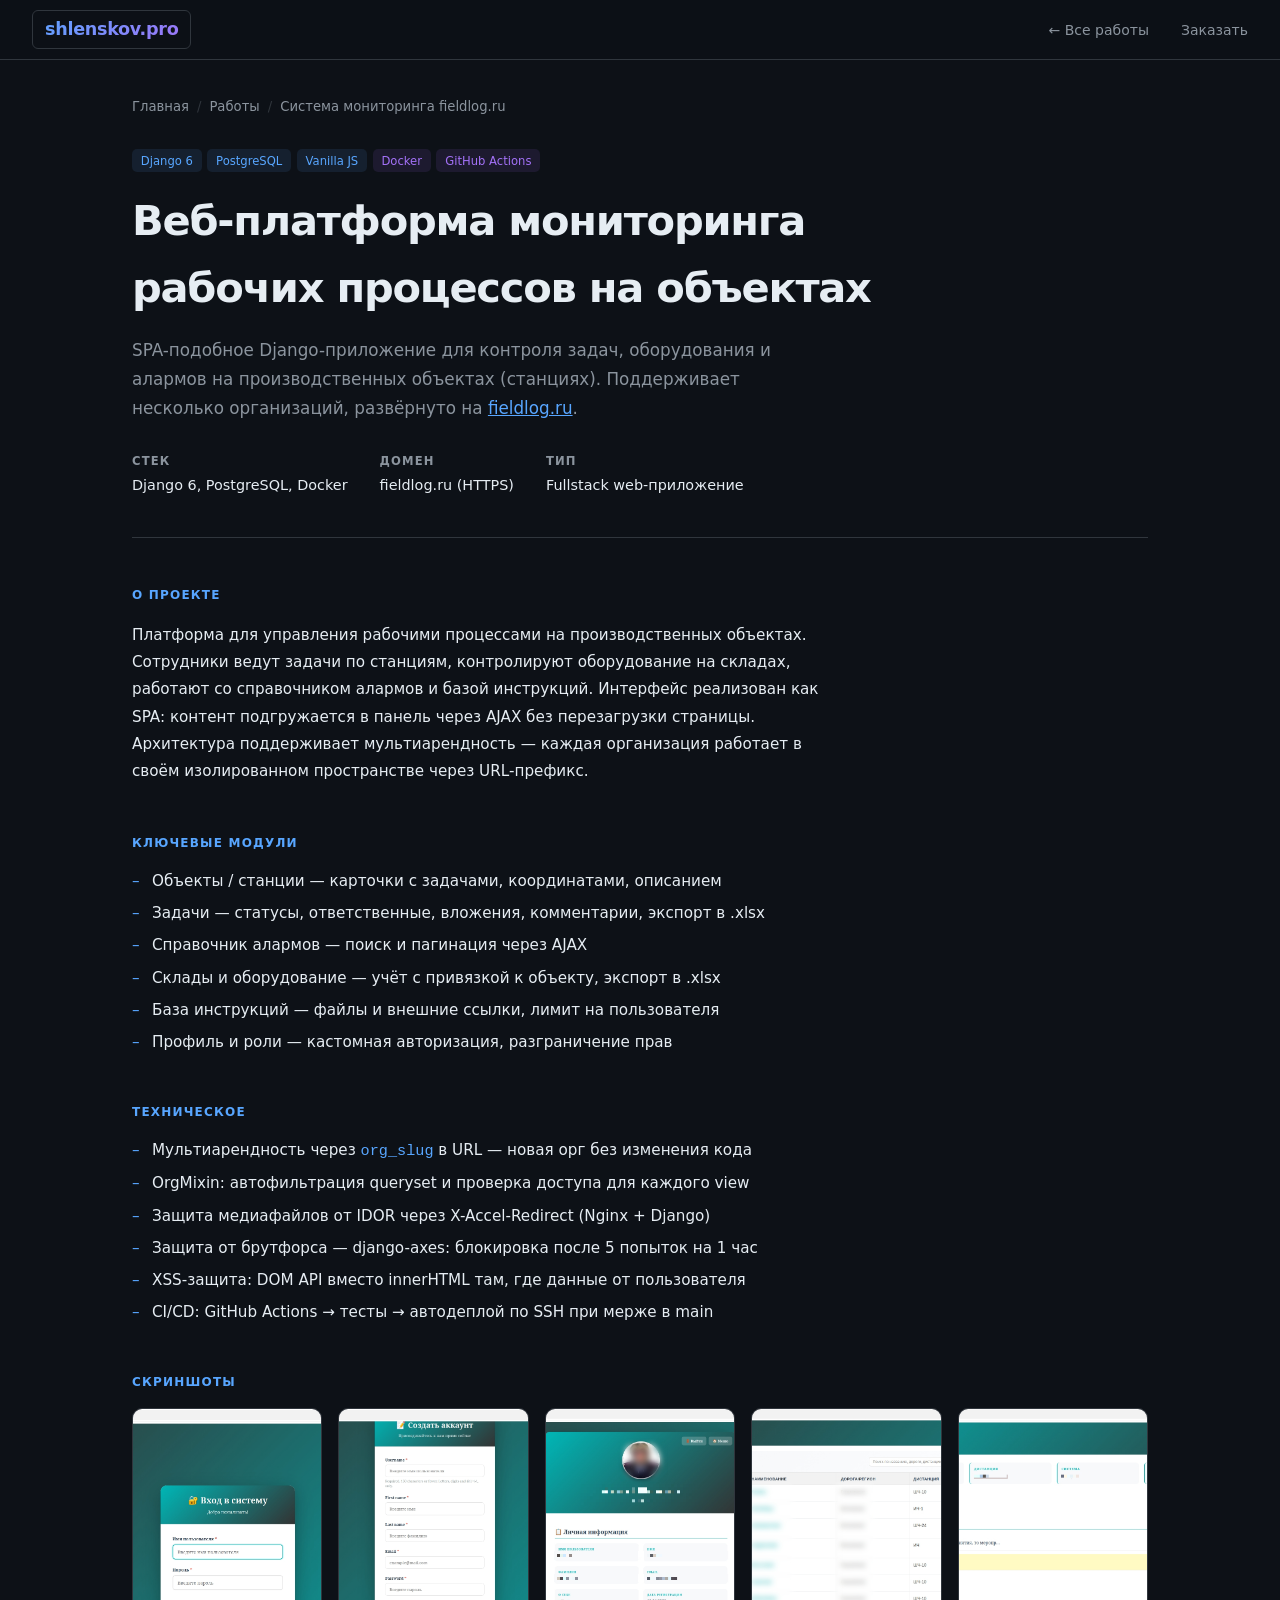
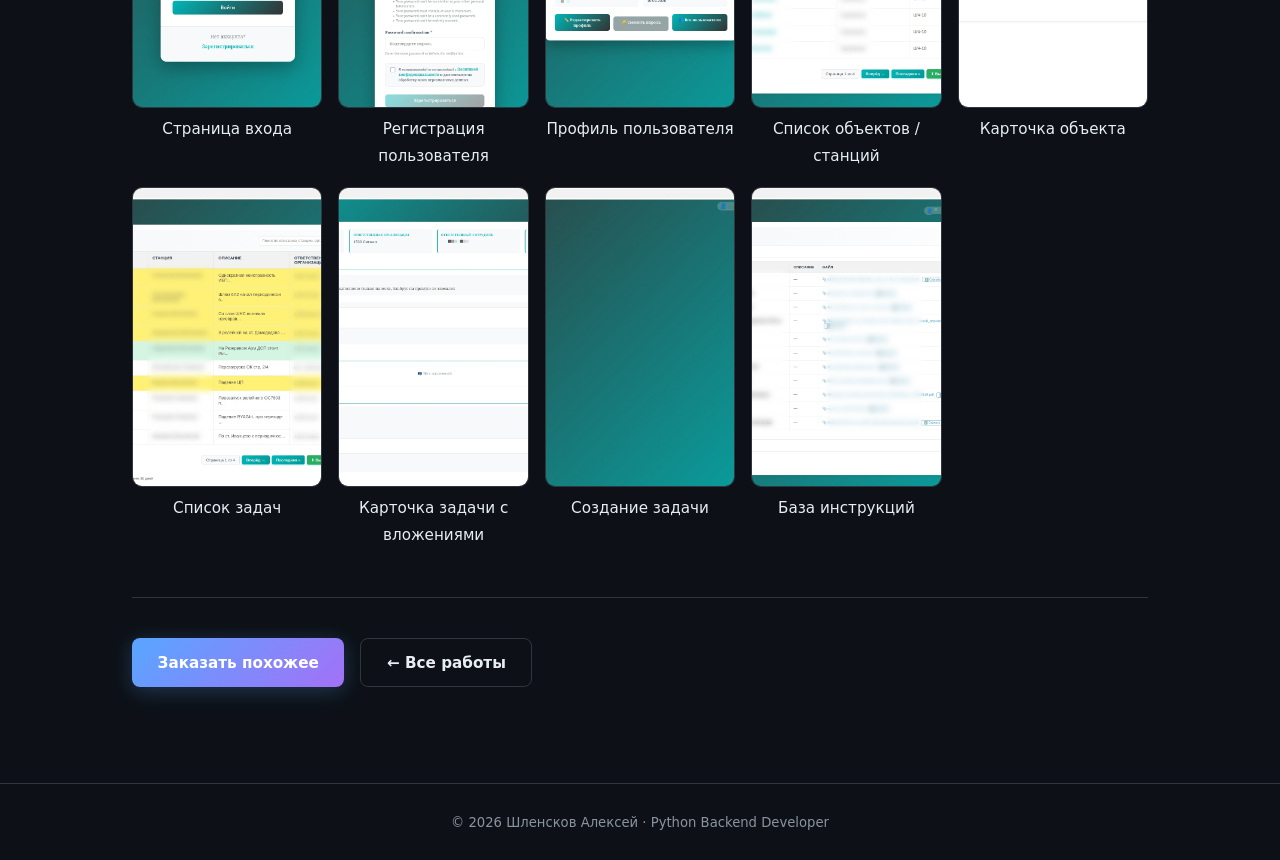
==== projects/crm-agency.html @ dbe9e29e "init_commit" ====
<!DOCTYPE html>
<html lang="ru">
<head>
    <meta charset="UTF-8">
    <meta name="viewport" content="width=device-width, initial-scale=1.0">
    <title>Система мониторинга fieldlog.ru — Алексей</title>
    <link rel="stylesheet" href="../style.css">
</head>
<body>

<nav>
    <a href="../index.html" class="nav-logo">shlenskov.pro</a>
    <ul class="nav-links">
        <li><a href="../index.html#portfolio">← Все работы</a></li>
        <li><a href="../index.html#contact">Заказать</a></li>
    </ul>
</nav>

<main class="project-page container">

    <div class="breadcrumb">
        <a href="../index.html">Главная</a>
        <span class="breadcrumb-sep">/</span>
        <a href="../index.html#portfolio">Работы</a>
        <span class="breadcrumb-sep">/</span>
        <span>Система мониторинга fieldlog.ru</span>
    </div>

    <div class="project-header">
        <div class="project-tags">
            <span class="tag">Django 6</span>
            <span class="tag">PostgreSQL</span>
            <span class="tag">Vanilla JS</span>
            <span class="tag purple">Docker</span>
            <span class="tag purple">GitHub Actions</span>
        </div>
        <h1>Веб-платформа мониторинга<br>рабочих процессов на объектах</h1>
        <p class="project-lead">
            SPA-подобное Django-приложение для контроля задач, оборудования и алармов
            на производственных объектах (станциях). Поддерживает несколько организаций,
            развёрнуто на <a href="https://www.fieldlog.ru" target="_blank" rel="noopener" style="color: var(--accent);">fieldlog.ru</a>.
        </p>
        <div class="project-meta">
            <div class="meta-item">
                <span class="meta-label">Стек</span>
                <span class="meta-value">Django 6, PostgreSQL, Docker</span>
            </div>
            <div class="meta-item">
                <span class="meta-label">Домен</span>
                <span class="meta-value">fieldlog.ru (HTTPS)</span>
            </div>
            <div class="meta-item">
                <span class="meta-label">Тип</span>
                <span class="meta-value">Fullstack web-приложение</span>
            </div>
        </div>
    </div>

    <div class="project-section">
        <h2>О проекте</h2>
        <p>
            Платформа для управления рабочими процессами на производственных объектах. Сотрудники
            ведут задачи по станциям, контролируют оборудование на складах, работают со справочником
            алармов и базой инструкций. Интерфейс реализован как SPA: контент подгружается
            в панель через AJAX без перезагрузки страницы. Архитектура поддерживает мультиарендность —
            каждая организация работает в своём изолированном пространстве через URL-префикс.
        </p>
    </div>

    <div class="project-section">
        <h2>Ключевые модули</h2>
        <ul>
            <li>Объекты / станции — карточки с задачами, координатами, описанием</li>
            <li>Задачи — статусы, ответственные, вложения, комментарии, экспорт в .xlsx</li>
            <li>Справочник алармов — поиск и пагинация через AJAX</li>
            <li>Склады и оборудование — учёт с привязкой к объекту, экспорт в .xlsx</li>
            <li>База инструкций — файлы и внешние ссылки, лимит на пользователя</li>
            <li>Профиль и роли — кастомная авторизация, разграничение прав</li>
        </ul>
    </div>

    <div class="project-section">
        <h2>Техническое</h2>
        <ul>
            <li>Мультиарендность через <code style="color:var(--accent)">org_slug</code> в URL — новая орг без изменения кода</li>
            <li>OrgMixin: автофильтрация queryset и проверка доступа для каждого view</li>
            <li>Защита медиафайлов от IDOR через X-Accel-Redirect (Nginx + Django)</li>
            <li>Защита от брутфорса — django-axes: блокировка после 5 попыток на 1 час</li>
            <li>XSS-защита: DOM API вместо innerHTML там, где данные от пользователя</li>
            <li>CI/CD: GitHub Actions → тесты → автодеплой по SSH при мерже в main</li>
        </ul>
    </div>

    <div class="project-section">
        <h2>Скриншоты</h2>
        <div class="screenshots-gallery">

            <div class="gallery-item">
                <img src="../assets/img/crm-agency/login.jpg" alt="Страница входа">
                <p class="gallery-caption">Страница входа</p>
            </div>

            <div class="gallery-item">
                <img src="../assets/img/crm-agency/register.jpg" alt="Регистрация">
                <p class="gallery-caption">Регистрация пользователя</p>
            </div>

            <div class="gallery-item">
                <img src="../assets/img/crm-agency/profile.jpg" alt="Профиль пользователя">
                <p class="gallery-caption">Профиль пользователя</p>
            </div>

            <div class="gallery-item">
                <img src="../assets/img/crm-agency/objects.jpg" alt="Список объектов">
                <p class="gallery-caption">Список объектов / станций</p>
            </div>

            <div class="gallery-item">
                <img src="../assets/img/crm-agency/obj_details.jpg" alt="Карточка объекта">
                <p class="gallery-caption">Карточка объекта</p>
            </div>

            <div class="gallery-item">
                <img src="../assets/img/crm-agency/tasks.jpg" alt="Список задач">
                <p class="gallery-caption">Список задач</p>
            </div>

            <div class="gallery-item">
                <img src="../assets/img/crm-agency/tasks_detail.jpg" alt="Карточка задачи">
                <p class="gallery-caption">Карточка задачи с вложениями</p>
            </div>

            <div class="gallery-item">
                <img src="../assets/img/crm-agency/task_create.jpg" alt="Создание задачи">
                <p class="gallery-caption">Создание задачи</p>
            </div>

            <div class="gallery-item">
                <img src="../assets/img/crm-agency/knowledge.jpg" alt="База инструкций">
                <p class="gallery-caption">База инструкций</p>
            </div>

        </div>
    </div>

    <div class="project-actions">
        <a href="../index.html#contact" class="btn btn-primary">Заказать похожее</a>
        <a href="../index.html#portfolio" class="btn btn-ghost">← Все работы</a>
    </div>

</main>

<footer>
    <p>© 2026 Шленсков Алексей · Python Backend Developer</p>
</footer>

<div id="lightbox" class="lightbox-overlay">
    <button id="lightbox-close" class="lightbox-close">✕</button>
    <img id="lightbox-img" class="lightbox-img" src="" alt="">
</div>
<script src="../assets/js/lightbox.js"></script>

</body>
</html>
---- style.css ----
:root {
    --bg:        #0d1117;
    --bg-card:   #161b22;
    --bg-hover:  #1c2128;
    --border:    #30363d;
    --accent:    #58a6ff;
    --accent-2:  #a371f7;
    --text:      #e6edf3;
    --muted:     #8b949e;
    --gradient:  linear-gradient(135deg, #58a6ff 0%, #a371f7 100%);
}

* { margin: 0; padding: 0; box-sizing: border-box; }

html { scroll-behavior: smooth; }

body {
    font-family: 'Segoe UI', system-ui, -apple-system, sans-serif;
    background: var(--bg);
    color: var(--text);
    line-height: 1.6;
}

/* ─── NAV ─────────────────────────────────── */
nav {
    position: fixed;
    top: 0; left: 0; right: 0;
    background: rgba(13, 17, 23, 0.80);
    backdrop-filter: blur(12px);
    -webkit-backdrop-filter: blur(12px);
    border-bottom: 1px solid var(--border);
    z-index: 100;
    padding: 0 2rem;
    height: 60px;
    display: flex;
    align-items: center;
    justify-content: space-between;
}

.nav-logo {
    font-weight: 700;
    font-size: 1.1rem;
    background: var(--gradient);
    -webkit-background-clip: text;
    -webkit-text-fill-color: transparent;
    background-clip: text;
    letter-spacing: -0.3px;
    text-decoration: none;
    padding: 0.3rem 0.75rem;
    border: 1px solid var(--border);
    border-radius: 6px;
    transition: border-color 0.2s, background-color 0.2s;
}
a.nav-logo:hover {
    border-color: var(--accent);
    background-color: rgba(88, 166, 255, 0.08);
}

.nav-links {
    display: flex;
    gap: 2rem;
    list-style: none;
}

.nav-links a {
    position: relative;
    color: var(--muted);
    text-decoration: none;
    font-size: 0.875rem;
    padding-bottom: 3px;
    transition: color 0.25s;
}

.nav-links a::after {
    content: '';
    position: absolute;
    left: 50%;
    bottom: 0;
    width: 0;
    height: 2px;
    background: var(--gradient);
    border-radius: 2px;
    transform: translateX(-50%);
    transition: width 0.3s cubic-bezier(0.4, 0, 0.2, 1);
}

.nav-links a:hover {
    color: var(--text);
}

.nav-links a:hover::after {
    width: 100%;
}

/* ─── LAYOUT ──────────────────────────────── */
.container {
    max-width: 1080px;
    margin: 0 auto;
    padding: 0 2rem;
}

section { padding: 96px 0; }

.section-label {
    font-size: 0.75rem;
    font-weight: 600;
    letter-spacing: 0.12em;
    text-transform: uppercase;
    color: var(--accent);
    margin-bottom: 0.75rem;
}

.section-title {
    font-size: 1.75rem;
    font-weight: 700;
    margin-bottom: 2.5rem;
    position: relative;
    padding-bottom: 1rem;
}
.section-title::after {
    content: '';
    position: absolute;
    bottom: 0; left: 0;
    width: 40px; height: 3px;
    background: var(--gradient);
    border-radius: 2px;
}

/* ─── HERO ────────────────────────────────── */
#hero {
    padding-top: 160px;
    padding-bottom: 120px;
    position: relative;
    overflow: hidden;
}

#hero::before {
    content: '';
    position: absolute;
    top: -200px; right: -200px;
    width: 600px; height: 600px;
    background: radial-gradient(circle, rgba(88,166,255,0.08) 0%, transparent 70%);
    pointer-events: none;
}

.hero-badge {
    display: inline-flex;
    align-items: center;
    gap: 0.5rem;
    background: rgba(88, 166, 255, 0.08);
    border: 1px solid rgba(88, 166, 255, 0.25);
    color: var(--accent);
    padding: 0.35rem 1rem;
    border-radius: 20px;
    font-size: 0.8rem;
    font-weight: 500;
    margin-bottom: 1.75rem;
}

.hero-title {
    font-size: clamp(2.2rem, 5.5vw, 3.75rem);
    font-weight: 800;
    line-height: 1.15;
    letter-spacing: -0.03em;
    margin-bottom: 1.25rem;
}
.hero-title .gradient {
    background: var(--gradient);
    -webkit-background-clip: text;
    -webkit-text-fill-color: transparent;
    background-clip: text;
}

.hero-sub {
    font-size: 1.1rem;
    color: var(--muted);
    max-width: 520px;
    margin-bottom: 2.5rem;
    line-height: 1.7;
}

.hero-actions {
    display: flex;
    gap: 1rem;
    flex-wrap: wrap;
}

/* ─── BUTTONS ─────────────────────────────── */
.btn {
    display: inline-flex;
    align-items: center;
    gap: 0.5rem;
    padding: 0.7rem 1.6rem;
    border-radius: 8px;
    font-size: 0.95rem;
    font-weight: 600;
    text-decoration: none;
    cursor: pointer;
    transition: transform 0.15s, opacity 0.15s, box-shadow 0.15s;
    border: none;
    font-family: inherit;
}
.btn:hover { transform: translateY(-2px); }
.btn:active { transform: translateY(0); }

.btn-primary {
    background: var(--gradient);
    color: #fff;
    box-shadow: 0 4px 20px rgba(88,166,255,0.25);
}
.btn-primary:hover { box-shadow: 0 6px 28px rgba(88,166,255,0.4); }

.btn-ghost {
    background: transparent;
    color: var(--text);
    border: 1px solid var(--border);
}
.btn-ghost:hover { border-color: var(--accent); color: var(--accent); }

/* ─── STACK ───────────────────────────────── */
#stack { padding-top: 0; }

.stack-grid {
    display: flex;
    flex-wrap: wrap;
    gap: 0.625rem;
}

.badge {
    display: inline-flex;
    align-items: center;
    gap: 0.45rem;
    background: var(--bg-card);
    border: 1px solid var(--border);
    padding: 0.45rem 1rem;
    border-radius: 8px;
    font-size: 0.875rem;
    color: var(--text);
    transition: border-color 0.2s, background 0.2s;
}
.badge:hover {
    border-color: var(--accent);
    background: var(--bg-hover);
}

/* ─── SERVICES ────────────────────────────── */
#services { background: var(--bg-card); border-top: 1px solid var(--border); border-bottom: 1px solid var(--border); }

.services-grid {
    display: grid;
    grid-template-columns: repeat(auto-fit, minmax(200px, 1fr));
    gap: 1.25rem;
}

.service-card {
    background: var(--bg);
    border: 1px solid var(--border);
    border-radius: 14px;
    padding: 1.75rem 1.5rem;
    transition: border-color 0.2s, transform 0.2s;
}
.service-card:hover {
    border-color: var(--accent);
    transform: translateY(-4px);
}

.service-icon {
    font-size: 2rem;
    margin-bottom: 1.1rem;
    display: block;
}

.service-card h3 {
    font-size: 1rem;
    font-weight: 700;
    margin-bottom: 0.5rem;
}

.service-card p {
    font-size: 0.875rem;
    color: var(--muted);
    line-height: 1.65;
}

/* ─── PORTFOLIO ───────────────────────────── */
.portfolio-grid {
    display: grid;
    grid-template-columns: repeat(auto-fill, minmax(300px, 1fr));
    gap: 1.25rem;
}

.project-card {
    background: var(--bg-card);
    border: 1px solid var(--border);
    border-radius: 14px;
    overflow: hidden;
    transition: border-color 0.2s, transform 0.2s;
    text-decoration: none;
    color: inherit;
    display: block;
}
.project-card:hover {
    border-color: var(--accent);
    transform: translateY(-4px);
}

.project-thumb {
    height: 160px;
    display: flex;
    align-items: center;
    justify-content: center;
    font-size: 3.5rem;
    position: relative;
    overflow: hidden;
}

.project-thumb.t1 { background: linear-gradient(135deg, #1a2744, #0d2137); }
.project-thumb.t2 { background: linear-gradient(135deg, #1e1a2e, #2a1a3e); }
.project-thumb.t3 { background: linear-gradient(135deg, #132118, #1a2e1a); }
.project-thumb.t4 { background: linear-gradient(135deg, #2a1a1a, #3a2020); }
.project-thumb.t5 { background: linear-gradient(135deg, #1a2020, #0d2020); }

.project-body { padding: 1.25rem; }

.project-tags {
    display: flex;
    flex-wrap: wrap;
    gap: 0.35rem;
    margin-bottom: 0.75rem;
}
.tag {
    background: rgba(88, 166, 255, 0.1);
    color: var(--accent);
    padding: 0.15rem 0.55rem;
    border-radius: 5px;
    font-size: 0.725rem;
    font-weight: 500;
}
.tag.purple {
    background: rgba(163, 113, 247, 0.1);
    color: var(--accent-2);
}

.project-body h3 {
    font-size: 0.975rem;
    font-weight: 700;
    margin-bottom: 0.4rem;
}

.project-body p {
    font-size: 0.84rem;
    color: var(--muted);
    line-height: 1.6;
}

/* ─── CONTACT ─────────────────────────────── */
#contact { padding-bottom: 120px; }

.contact-layout {
    display: grid;
    grid-template-columns: 1fr 1.6fr;
    gap: 3rem;
    align-items: start;
}

.contact-info .section-title {
    margin-bottom: 1.25rem;
}

.contact-info h3 {
    font-size: 1.15rem;
    font-weight: 700;
    margin-bottom: 0.75rem;
}

.contact-info p {
    color: var(--muted);
    font-size: 0.9rem;
    line-height: 1.7;
    margin-bottom: 1.5rem;
}

.contact-link {
    display: flex;
    align-items: center;
    gap: 0.6rem;
    color: var(--muted);
    text-decoration: none;
    font-size: 0.875rem;
    margin-bottom: 0.75rem;
    transition: color 0.2s;
}
.contact-link:hover { color: var(--accent); }

.form-card {
    background: var(--bg-card);
    border: 1px solid var(--border);
    border-radius: 16px;
    padding: 2rem;
}

.form-group { margin-bottom: 1.25rem; }

label {
    display: block;
    font-size: 0.8rem;
    font-weight: 500;
    color: var(--muted);
    margin-bottom: 0.45rem;
    letter-spacing: 0.02em;
}

input, select, textarea {
    width: 100%;
    padding: 0.7rem 1rem;
    background: var(--bg);
    border: 1px solid var(--border);
    border-radius: 8px;
    color: var(--text);
    font-size: 0.9rem;
    font-family: inherit;
    transition: border-color 0.2s, box-shadow 0.2s;
    -webkit-appearance: none;
    appearance: none;
}

input::placeholder, textarea::placeholder { color: #484f58; }

input:focus, select:focus, textarea:focus {
    outline: none;
    border-color: var(--accent);
    box-shadow: 0 0 0 3px rgba(88, 166, 255, 0.12);
}

select {
    background-image: url("data:image/svg+xml,%3Csvg xmlns='http://www.w3.org/2000/svg' width='12' height='8' viewBox='0 0 12 8'%3E%3Cpath d='M1 1l5 5 5-5' stroke='%238b949e' stroke-width='1.5' fill='none' stroke-linecap='round'/%3E%3C/svg%3E");
    background-repeat: no-repeat;
    background-position: right 1rem center;
    padding-right: 2.5rem;
    cursor: pointer;
}
select option { background: #161b22; }

textarea { resize: vertical; min-height: 110px; }

.btn-submit {
    width: 100%;
    justify-content: center;
    padding: 0.8rem;
    font-size: 0.95rem;
}

.form-status {
    margin-top: 0.75rem;
    font-size: 0.875rem;
    text-align: center;
    min-height: 1.2em;
}
.form-status--ok  { color: #3fb950; }
.form-status--err { color: #f85149; }

/* ─── PROJECT PAGE ───────────────────────── */
.project-page {
    padding-top: 96px;
    padding-bottom: 96px;
}

.breadcrumb {
    display: flex;
    align-items: center;
    gap: 0.5rem;
    font-size: 0.825rem;
    color: var(--muted);
    margin-bottom: 2rem;
}
.breadcrumb a {
    color: var(--muted);
    text-decoration: none;
    transition: color 0.2s;
}
.breadcrumb a:hover { color: var(--accent); }
.breadcrumb-sep { color: var(--border); }

.project-header {
    margin-bottom: 3rem;
    padding-bottom: 2.5rem;
    border-bottom: 1px solid var(--border);
}
.project-header h1 {
    font-size: clamp(1.8rem, 4vw, 2.6rem);
    font-weight: 800;
    letter-spacing: -0.03em;
    margin: 1rem 0 0.875rem;
}
.project-lead {
    font-size: 1.05rem;
    color: var(--muted);
    max-width: 680px;
    line-height: 1.75;
}

.project-meta {
    display: flex;
    flex-wrap: wrap;
    gap: 2rem;
    margin-top: 1.75rem;
}
.meta-item {
    display: flex;
    flex-direction: column;
    gap: 0.25rem;
}
.meta-label {
    font-size: 0.725rem;
    font-weight: 600;
    letter-spacing: 0.1em;
    text-transform: uppercase;
    color: var(--muted);
}
.meta-value {
    font-size: 0.9rem;
    font-weight: 500;
}

.project-section { margin-bottom: 3rem; }

.project-section h2 {
    font-size: 0.75rem;
    font-weight: 600;
    text-transform: uppercase;
    letter-spacing: 0.1em;
    color: var(--accent);
    margin-bottom: 1rem;
}
.project-section p {
    font-size: 0.95rem;
    line-height: 1.8;
    color: var(--text);
    max-width: 720px;
}
.project-section ul {
    list-style: none;
    display: flex;
    flex-direction: column;
    gap: 0.5rem;
    max-width: 720px;
}
.project-section li {
    font-size: 0.95rem;
    color: var(--text);
    padding-left: 1.25rem;
    position: relative;
    line-height: 1.6;
}
.project-section li::before {
    content: '–';
    position: absolute;
    left: 0;
    color: var(--accent);
}

.screenshots-grid {
    display: grid;
    grid-template-columns: repeat(auto-fit, minmax(280px, 1fr));
    gap: 1.25rem;
}
.screenshot {
    width: 100%;
    aspect-ratio: 16 / 9;
    border-radius: 10px;
    border: 2px dashed var(--border);
    background: var(--bg-card);
    object-fit: cover;
    display: block;
    transition: border-color 0.2s;
}
.screenshot:hover { border-color: var(--accent); }
.screenshot-caption {
    margin-top: 0.5rem;
    font-size: 0.8rem;
    color: var(--muted);
    text-align: center;
}

.screenshots-gallery {
    display: grid;
    grid-template-columns: repeat(auto-fill, minmax(170px, 1fr));
    gap: 1rem;
}
.gallery-item {
    display: flex;
    flex-direction: column;
    gap: 0.5rem;
}
.gallery-item img {
    width: 100%;
    height: 300px;
    object-fit: cover;
    object-position: top;
    border-radius: 10px;
    border: 1px solid var(--border);
    background: var(--bg-card);
    transition: border-color 0.2s, transform 0.2s;
    display: block;
}
.gallery-item img:hover {
    border-color: var(--accent);
    transform: translateY(-3px);
}
.gallery-caption {
    font-size: 0.775rem;
    color: var(--muted);
    text-align: center;
    line-height: 1.4;
}

.project-actions {
    display: flex;
    gap: 1rem;
    flex-wrap: wrap;
    padding-top: 2.5rem;
    border-top: 1px solid var(--border);
    margin-top: 0.5rem;
}

/* ─── LIGHTBOX ───────────────────────────── */
.lightbox-overlay {
    display: none;
    position: fixed;
    inset: 0;
    background: rgba(0, 0, 0, 0.92);
    z-index: 200;
    align-items: center;
    justify-content: center;
    cursor: zoom-out;
    backdrop-filter: blur(6px);
    -webkit-backdrop-filter: blur(6px);
}
.lightbox-overlay.active { display: flex; }

.lightbox-img {
    max-width: 90vw;
    max-height: 90vh;
    border-radius: 10px;
    object-fit: contain;
    box-shadow: 0 30px 90px rgba(0, 0, 0, 0.8);
    cursor: default;
}

.lightbox-close {
    position: absolute;
    top: 1.25rem;
    right: 1.5rem;
    background: none;
    border: none;
    color: #fff;
    font-size: 1.75rem;
    line-height: 1;
    cursor: pointer;
    opacity: 0.6;
    transition: opacity 0.15s;
    padding: 0.25rem;
}
.lightbox-close:hover { opacity: 1; }

.gallery-item img  { cursor: zoom-in; }
.screenshot        { cursor: zoom-in; }

/* ─── FOOTER ──────────────────────────────── */
footer {
    border-top: 1px solid var(--border);
    padding: 1.75rem 2rem;
    text-align: center;
    color: var(--muted);
    font-size: 0.825rem;
}

/* ─── RESPONSIVE ──────────────────────────── */
@media (max-width: 768px) {
    nav { padding: 0 1.25rem; }
    .nav-links { display: none; }

    .container { padding: 0 1.25rem; }
    section { padding: 64px 0; }

    .hero-title { font-size: 2.2rem; }

    .contact-layout {
        grid-template-columns: 1fr;
        gap: 2rem;
    }

    .form-card { padding: 1.5rem; }
}

@media (max-width: 480px) {
    .hero-actions { flex-direction: column; }
    .btn { justify-content: center; }
}
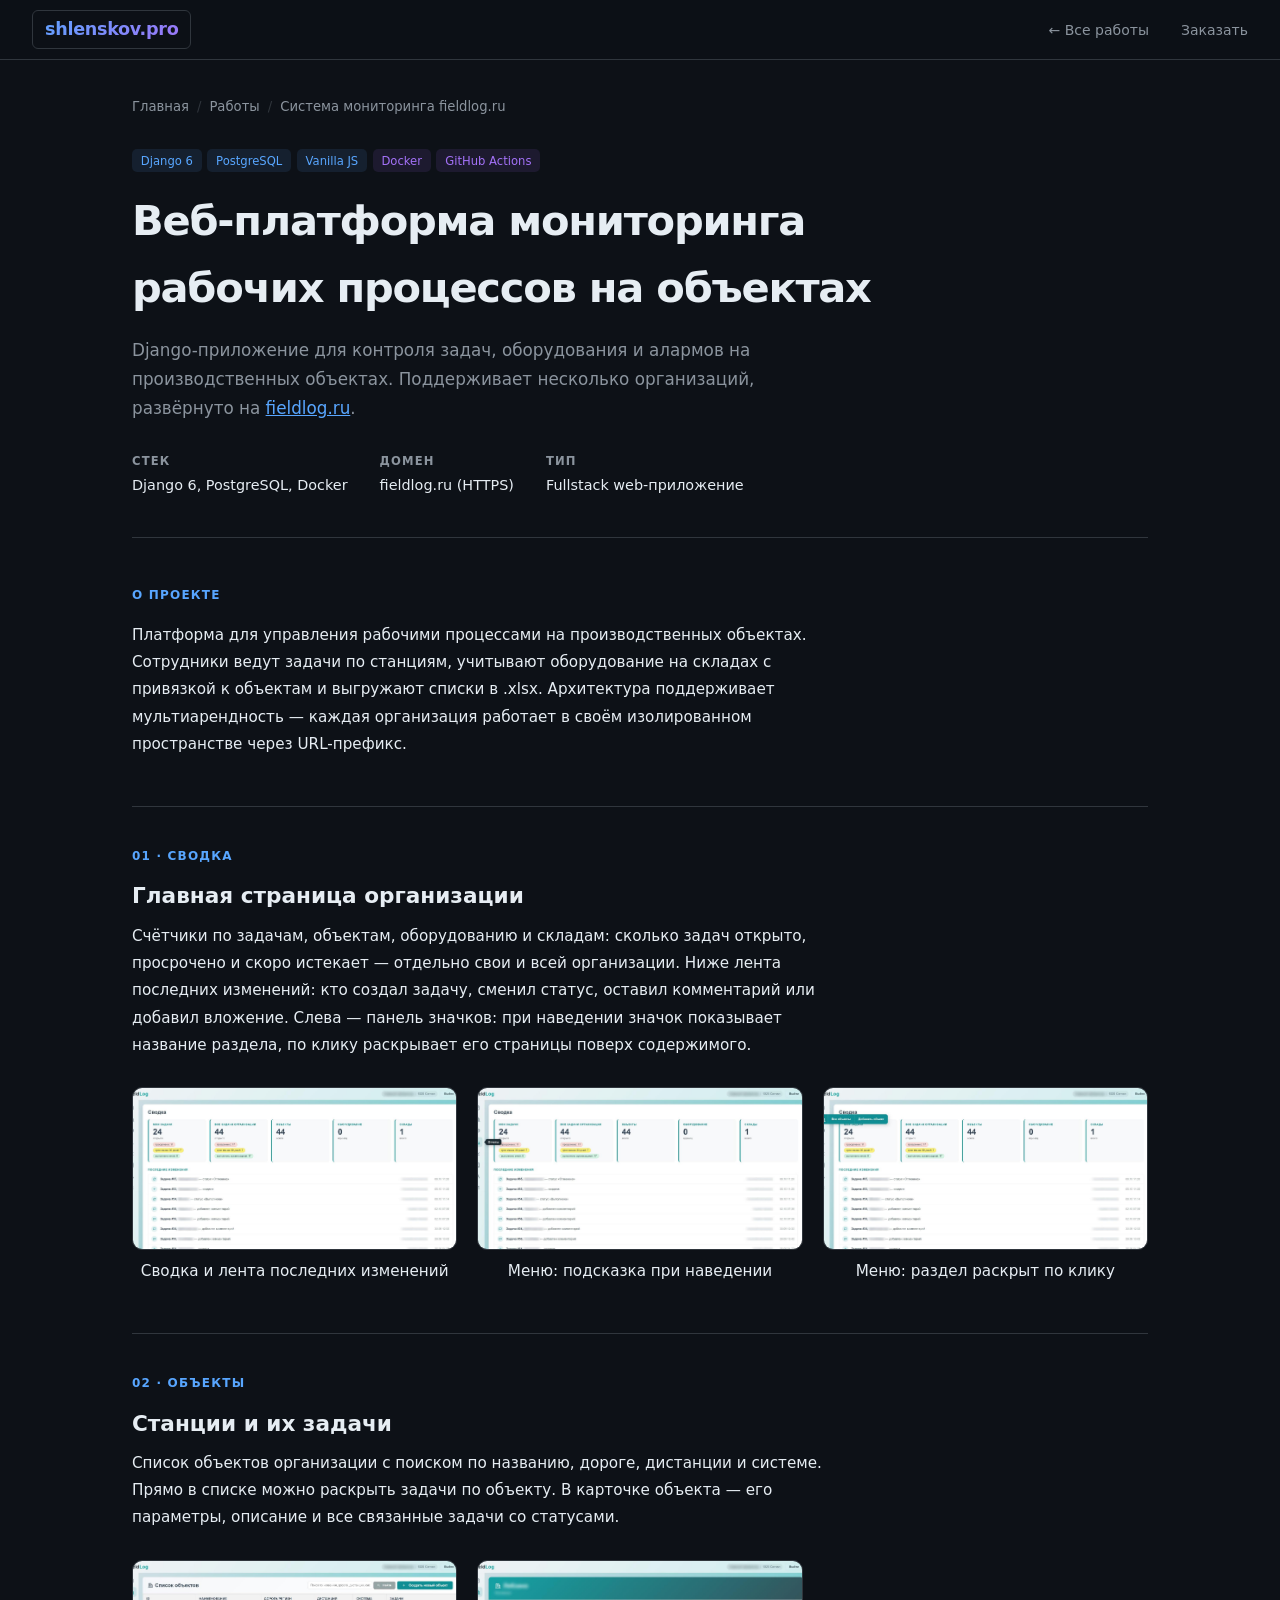
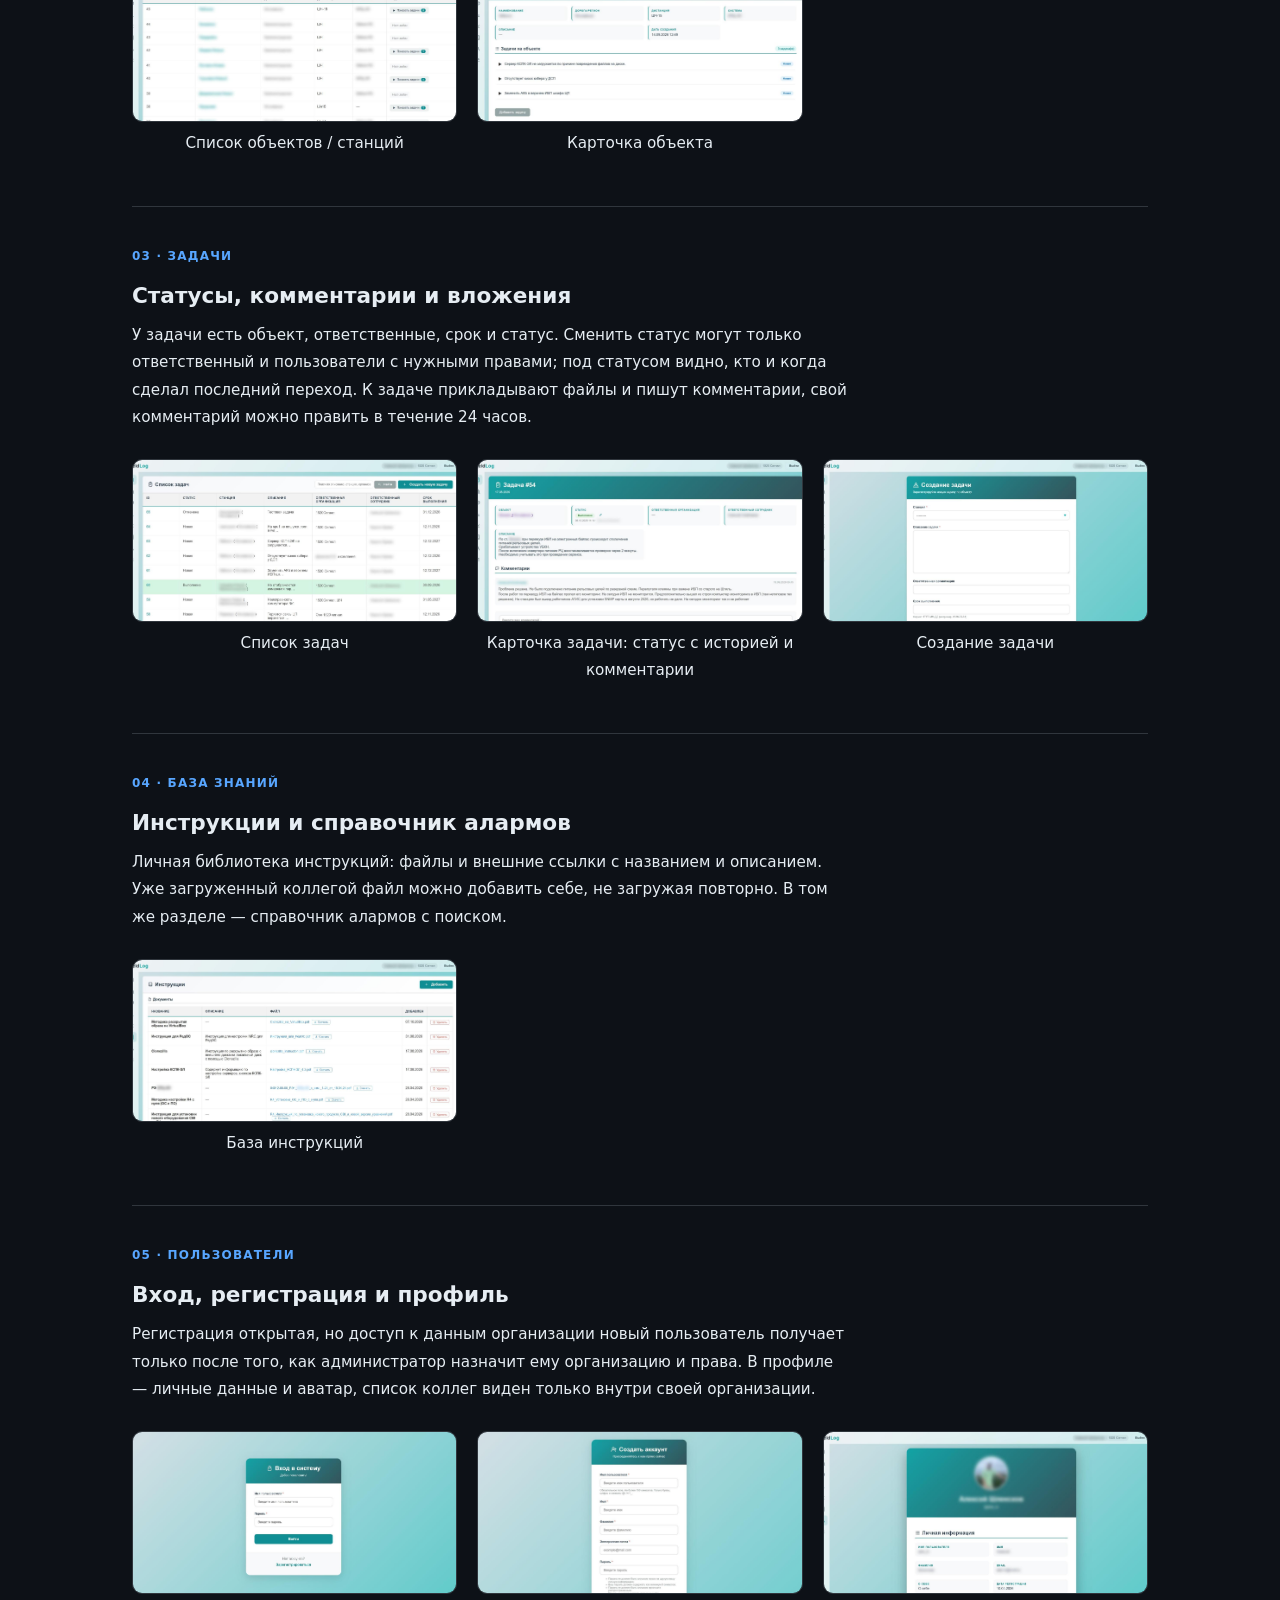
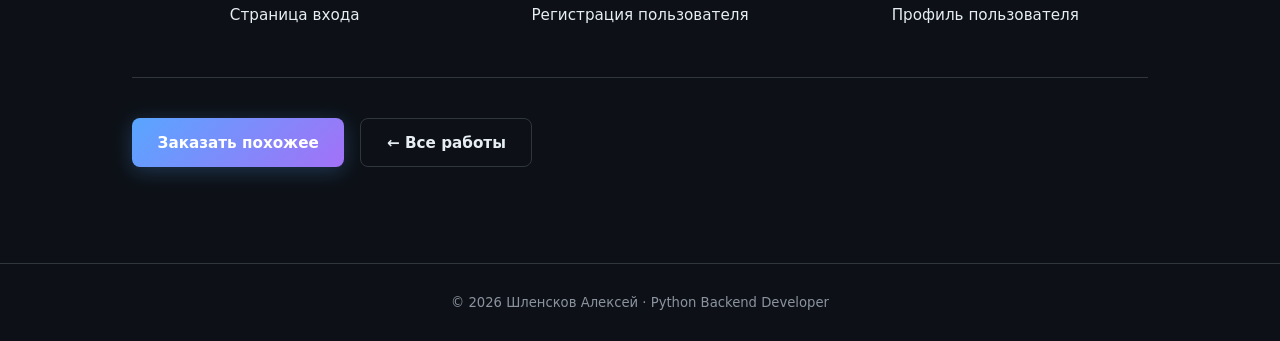
==== commit 29d40f86: "new proj added" ====
--- a/projects/crm-agency.html
+++ b/projects/crm-agency.html
@@ -36,8 +36,8 @@
         </div>
         <h1>Веб-платформа мониторинга<br>рабочих процессов на объектах</h1>
         <p class="project-lead">
-            SPA-подобное Django-приложение для контроля задач, оборудования и алармов
-            на производственных объектах (станциях). Поддерживает несколько организаций,
+            Django-приложение для контроля задач, оборудования и алармов
+            на производственных объектах. Поддерживает несколько организаций,
             развёрнуто на <a href="https://www.fieldlog.ru" target="_blank" rel="noopener" style="color: var(--accent);">fieldlog.ru</a>.
         </p>
         <div class="project-meta">
@@ -60,40 +60,121 @@
         <h2>О проекте</h2>
         <p>
             Платформа для управления рабочими процессами на производственных объектах. Сотрудники
-            ведут задачи по станциям, контролируют оборудование на складах, работают со справочником
-            алармов и базой инструкций. Интерфейс реализован как SPA: контент подгружается
-            в панель через AJAX без перезагрузки страницы. Архитектура поддерживает мультиарендность —
-            каждая организация работает в своём изолированном пространстве через URL-префикс.
-        </p>
-    </div>
-
-    <div class="project-section">
-        <h2>Ключевые модули</h2>
-        <ul>
-            <li>Объекты / станции — карточки с задачами, координатами, описанием</li>
-            <li>Задачи — статусы, ответственные, вложения, комментарии, экспорт в .xlsx</li>
-            <li>Справочник алармов — поиск и пагинация через AJAX</li>
-            <li>Склады и оборудование — учёт с привязкой к объекту, экспорт в .xlsx</li>
-            <li>База инструкций — файлы и внешние ссылки, лимит на пользователя</li>
-            <li>Профиль и роли — кастомная авторизация, разграничение прав</li>
-        </ul>
-    </div>
-
-    <div class="project-section">
-        <h2>Техническое</h2>
-        <ul>
-            <li>Мультиарендность через <code style="color:var(--accent)">org_slug</code> в URL — новая орг без изменения кода</li>
-            <li>OrgMixin: автофильтрация queryset и проверка доступа для каждого view</li>
-            <li>Защита медиафайлов от IDOR через X-Accel-Redirect (Nginx + Django)</li>
-            <li>Защита от брутфорса — django-axes: блокировка после 5 попыток на 1 час</li>
-            <li>XSS-защита: DOM API вместо innerHTML там, где данные от пользователя</li>
-            <li>CI/CD: GitHub Actions → тесты → автодеплой по SSH при мерже в main</li>
-        </ul>
-    </div>
-
-    <div class="project-section">
-        <h2>Скриншоты</h2>
-        <div class="screenshots-gallery">
+            ведут задачи по станциям, учитывают оборудование на складах с привязкой к объектам
+            и выгружают списки в .xlsx. Архитектура поддерживает мультиарендность — каждая
+            организация работает в своём изолированном пространстве через URL-префикс.
+        </p>
+    </div>
+
+    <div class="project-section feature-block">
+        <h2>01 · Сводка</h2>
+        <h3 class="feature-title">Главная страница организации</h3>
+        <p>
+            Счётчики по задачам, объектам, оборудованию и складам: сколько задач открыто,
+            просрочено и скоро истекает — отдельно свои и всей организации. Ниже лента
+            последних изменений: кто создал задачу, сменил статус, оставил комментарий
+            или добавил вложение. Слева — панель значков: при наведении значок показывает
+            название раздела, по клику раскрывает его страницы поверх содержимого.
+        </p>
+        <div class="screenshots-gallery wide">
+
+            <div class="gallery-item">
+                <img src="../assets/img/crm-agency/dashboard.jpg" alt="Сводка и лента изменений">
+                <p class="gallery-caption">Сводка и лента последних изменений</p>
+            </div>
+
+            <div class="gallery-item">
+                <img src="../assets/img/crm-agency/menu_hover.jpg" alt="Меню при наведении">
+                <p class="gallery-caption">Меню: подсказка при наведении</p>
+            </div>
+
+            <div class="gallery-item">
+                <img src="../assets/img/crm-agency/menu_open.jpg" alt="Меню при нажатии">
+                <p class="gallery-caption">Меню: раздел раскрыт по клику</p>
+            </div>
+
+        </div>
+    </div>
+
+    <div class="project-section feature-block">
+        <h2>02 · Объекты</h2>
+        <h3 class="feature-title">Станции и их задачи</h3>
+        <p>
+            Список объектов организации с поиском по названию, дороге, дистанции и системе.
+            Прямо в списке можно раскрыть задачи по объекту. В карточке объекта — его параметры,
+            описание и все связанные задачи со статусами.
+        </p>
+        <div class="screenshots-gallery wide">
+
+            <div class="gallery-item">
+                <img src="../assets/img/crm-agency/objects.jpg" alt="Список объектов">
+                <p class="gallery-caption">Список объектов / станций</p>
+            </div>
+
+            <div class="gallery-item">
+                <img src="../assets/img/crm-agency/obj_details.jpg" alt="Карточка объекта">
+                <p class="gallery-caption">Карточка объекта</p>
+            </div>
+
+        </div>
+    </div>
+
+    <div class="project-section feature-block">
+        <h2>03 · Задачи</h2>
+        <h3 class="feature-title">Статусы, комментарии и вложения</h3>
+        <p>
+            У задачи есть объект, ответственные, срок и статус. Сменить статус могут только
+            ответственный и пользователи с нужными правами; под статусом видно, кто и когда
+            сделал последний переход. К задаче прикладывают файлы и пишут комментарии,
+            свой комментарий можно править в течение 24 часов.
+        </p>
+        <div class="screenshots-gallery wide">
+
+            <div class="gallery-item">
+                <img src="../assets/img/crm-agency/tasks.jpg" alt="Список задач">
+                <p class="gallery-caption">Список задач</p>
+            </div>
+
+            <div class="gallery-item">
+                <img src="../assets/img/crm-agency/tasks_detail.jpg" alt="Карточка задачи">
+                <p class="gallery-caption">Карточка задачи: статус с историей и комментарии</p>
+            </div>
+
+            <div class="gallery-item">
+                <img src="../assets/img/crm-agency/task_create.jpg" alt="Создание задачи">
+                <p class="gallery-caption">Создание задачи</p>
+            </div>
+
+        </div>
+    </div>
+
+    <div class="project-section feature-block">
+        <h2>04 · База знаний</h2>
+        <h3 class="feature-title">Инструкции и справочник алармов</h3>
+        <p>
+            Личная библиотека инструкций: файлы и внешние ссылки с названием и описанием.
+            Уже загруженный коллегой файл можно добавить себе, не загружая повторно.
+            В том же разделе — справочник алармов с поиском.
+        </p>
+        <div class="screenshots-gallery wide">
+
+            <div class="gallery-item">
+                <img src="../assets/img/crm-agency/knowledge.jpg" alt="База инструкций">
+                <p class="gallery-caption">База инструкций</p>
+            </div>
+
+        </div>
+    </div>
+
+    <div class="project-section feature-block">
+        <h2>05 · Пользователи</h2>
+        <h3 class="feature-title">Вход, регистрация и профиль</h3>
+        <p>
+            Регистрация открытая, но доступ к данным организации новый пользователь получает
+            только после того, как администратор назначит ему организацию и права.
+            В профиле — личные данные и аватар, список коллег виден только внутри своей организации.
+        </p>
+        <div class="screenshots-gallery wide">
 
             <div class="gallery-item">
                 <img src="../assets/img/crm-agency/login.jpg" alt="Страница входа">
@@ -108,36 +189,6 @@
             <div class="gallery-item">
                 <img src="../assets/img/crm-agency/profile.jpg" alt="Профиль пользователя">
                 <p class="gallery-caption">Профиль пользователя</p>
-            </div>
-
-            <div class="gallery-item">
-                <img src="../assets/img/crm-agency/objects.jpg" alt="Список объектов">
-                <p class="gallery-caption">Список объектов / станций</p>
-            </div>
-
-            <div class="gallery-item">
-                <img src="../assets/img/crm-agency/obj_details.jpg" alt="Карточка объекта">
-                <p class="gallery-caption">Карточка объекта</p>
-            </div>
-
-            <div class="gallery-item">
-                <img src="../assets/img/crm-agency/tasks.jpg" alt="Список задач">
-                <p class="gallery-caption">Список задач</p>
-            </div>
-
-            <div class="gallery-item">
-                <img src="../assets/img/crm-agency/tasks_detail.jpg" alt="Карточка задачи">
-                <p class="gallery-caption">Карточка задачи с вложениями</p>
-            </div>
-
-            <div class="gallery-item">
-                <img src="../assets/img/crm-agency/task_create.jpg" alt="Создание задачи">
-                <p class="gallery-caption">Создание задачи</p>
-            </div>
-
-            <div class="gallery-item">
-                <img src="../assets/img/crm-agency/knowledge.jpg" alt="База инструкций">
-                <p class="gallery-caption">База инструкций</p>
             </div>
 
         </div>
@@ -161,4 +212,4 @@
 <script src="../assets/js/lightbox.js"></script>
 
 </body>
-</html>+</html>
--- a/style.css
+++ b/style.css
@@ -289,6 +289,14 @@
     gap: 1.25rem;
 }
 
+.portfolio-subtitle {
+    font-size: 1.15rem;
+    font-weight: 700;
+    margin-bottom: 1.25rem;
+}
+
+.portfolio-grid + .portfolio-subtitle { margin-top: 3rem; }
+
 .project-card {
     background: var(--bg-card);
     border: 1px solid var(--border);
@@ -612,6 +620,27 @@
     color: var(--muted);
     text-align: center;
     line-height: 1.4;
+}
+
+.feature-block {
+    padding-top: 2.5rem;
+    border-top: 1px solid var(--border);
+}
+.feature-title {
+    font-size: 1.35rem;
+    font-weight: 700;
+    line-height: 1.3;
+    margin-bottom: 0.75rem;
+}
+.feature-block .screenshots-gallery { margin-top: 1.75rem; }
+
+.screenshots-gallery.wide {
+    grid-template-columns: repeat(auto-fill, minmax(280px, 1fr));
+    gap: 1.25rem;
+}
+.screenshots-gallery.wide .gallery-item img {
+    height: auto;
+    aspect-ratio: 2 / 1;
 }
 
 .project-actions {
@@ -675,10 +704,59 @@
     font-size: 0.825rem;
 }
 
+/* ─── BURGER ──────────────────────────────── */
+.burger {
+    display: none;
+    flex-direction: column;
+    gap: 5px;
+    background: none;
+    border: none;
+    cursor: pointer;
+    padding: 4px;
+}
+
+.burger span {
+    display: block;
+    width: 24px;
+    height: 2px;
+    background: var(--text);
+    border-radius: 2px;
+    transition: transform 0.3s, opacity 0.3s;
+}
+
+.burger.open span:nth-child(1) { transform: translateY(7px) rotate(45deg); }
+.burger.open span:nth-child(2) { opacity: 0; }
+.burger.open span:nth-child(3) { transform: translateY(-7px) rotate(-45deg); }
+
 /* ─── RESPONSIVE ──────────────────────────── */
 @media (max-width: 768px) {
-    nav { padding: 0 1.25rem; }
-    .nav-links { display: none; }
+    nav {
+        position: sticky;
+        top: 0;
+        height: auto;
+        min-height: 60px;
+        flex-wrap: wrap;
+        padding: 0 1.25rem;
+    }
+
+    .burger { display: flex; }
+
+    .nav-links {
+        display: none;
+        width: 100%;
+        flex-direction: column;
+        gap: 0;
+        padding: 0.5rem 0 1rem;
+        border-top: 1px solid var(--border);
+    }
+
+    .nav-links.open { display: flex; }
+
+    .nav-links li a {
+        display: block;
+        padding: 0.75rem 0;
+        font-size: 1rem;
+    }
 
     .container { padding: 0 1.25rem; }
     section { padding: 64px 0; }
